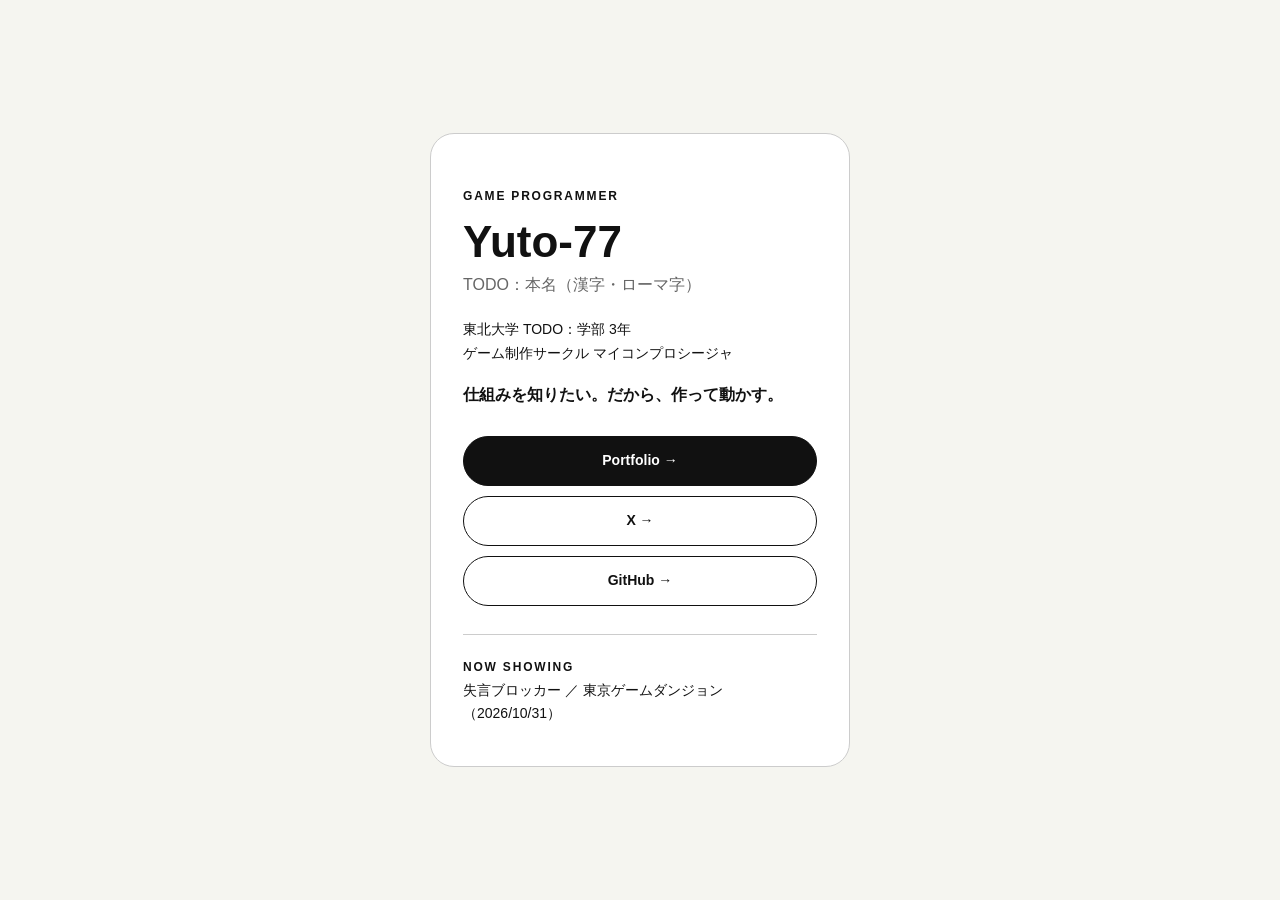
==== card.html @ 06df0bda "作品ごとのページを作成" ====
<!DOCTYPE html>
<html lang="ja">
<head>
    <meta charset="UTF-8">
    <meta name="viewport" content="width=device-width, initial-scale=1.0">

    <!-- デジタル名刺：紙の名刺のQRコードの飛び先 -->
    <title>Yuto-77 | Card</title>

    <link rel="stylesheet" href="css/style.css">
</head>

<body class="card-page">

<main class="card">

    <p class="eyebrow">GAME PROGRAMMER</p>

    <h1>Yuto-77</h1>

    <p class="card-name">TODO：本名（漢字・ローマ字）</p>

    <p class="card-text">
        東北大学 TODO：学部 3年<br>
        ゲーム制作サークル マイコンプロシージャ
    </p>

    <p class="card-copy">仕組みを知りたい。だから、作って動かす。</p>

    <div class="card-links">
        <a class="pill pill-dark" href="index.html">Portfolio →</a>
        <!-- TODO：就活用のメールアドレスを決めたら有効にする -->
        <!-- <a class="pill" href="mailto:xxx@example.com">Mail →</a> -->
        <a class="pill" href="https://x.com/Yuto77game" target="_blank" rel="noopener">X →</a>
        <a class="pill" href="https://github.com/Yuto-77" target="_blank" rel="noopener">GitHub →</a>
    </div>

    <p class="card-now">
        <span class="eyebrow">NOW SHOWING</span><br>
        失言ブロッカー ／ 東京ゲームダンジョン（2026/10/31）
    </p>

</main>

</body>
</html>
---- css/style.css ----
:root {
    --bg: #f5f5f0;
    --text: #111;
    --muted: #666;
    --line: #ccc;
    --accent: #27734a;

    --gutter: 10vw;
}

* {
    box-sizing: border-box;
}

html {
    scroll-behavior: smooth;
    scroll-padding-top: 80px;
}

body {
    margin: 0;

    font-family:
        -apple-system,
        BlinkMacSystemFont,
        "Hiragino Sans",
        "Helvetica Neue",
        Arial,
        sans-serif;

    background: var(--bg);
    color: var(--text);

    line-height: 1.7;
}

img {
    max-width: 100%;
    display: block;
}


/* HEADER */

.header {
    position: fixed;

    top: 0;
    left: 0;

    width: 100%;

    display: flex;
    justify-content: space-between;
    align-items: center;

    padding: 20px 40px;

    background: rgba(245, 245, 240, 0.85);

    backdrop-filter: blur(10px);

    z-index: 100;
}


.logo {
    font-weight: 800;
    text-decoration: none;
    color: var(--text);
}


nav {
    display: flex;
    gap: 24px;
}

nav a {
    color: var(--text);
    text-decoration: none;
    font-size: 13px;
    letter-spacing: 0.05em;
}


/* HERO */

.hero {
    min-height: 100vh;
    min-height: 100svh;

    display: flex;
    flex-direction: column;
    justify-content: center;

    padding: 120px var(--gutter);
}


.eyebrow {
    font-size: 12px;
    letter-spacing: 0.15em;
    font-weight: bold;
}


.hero h1 {
    /* スマホでも「仕組みを知りたい。」「だから、作って動かす。」が1行に収まるサイズ */
    /* 左右の余白（各10vw）を除いた幅に11文字が入るように 7vw にしている */
    font-size: clamp(24px, 7vw, 110px);

    line-height: 1.1;

    margin: 20px 0;

    max-width: 1100px;
}


.hero-text {
    max-width: 600px;
    font-size: 18px;
}


button {
    width: 140px;
    height: 60px;

    margin-top: 40px;

    border: none;
    border-radius: 100px;

    background: var(--text);
    color: white;

    font-size: 16px;

    cursor: pointer;

    transition: transform 0.2s;
}

button:hover {
    transform: scale(1.08);
}


/* SECTION */

.section {
    padding: 140px var(--gutter);
}


.section h2 {
    font-size: clamp(32px, 5vw, 72px);

    line-height: 1.15;

    margin-top: 10px;
}


.link {
    display: inline-block;

    margin-top: 60px;

    color: var(--text);

    font-weight: bold;
}


.pill {
    display: inline-block;

    padding: 12px 24px;

    border: 1px solid var(--text);
    border-radius: 100px;

    color: var(--text);
    text-decoration: none;
    font-weight: bold;
    font-size: 14px;

    transition: background 0.2s, color 0.2s;
}

.pill:hover,
.pill-dark {
    background: var(--text);
    color: white;
}


.tags {
    display: flex;
    flex-wrap: wrap;
    gap: 6px;

    margin: 12px 0 0;
    padding: 0;

    list-style: none;
}

.tag {
    padding: 2px 10px;

    border: 1px solid var(--line);
    border-radius: 100px;

    font-size: 11px;
    letter-spacing: 0.05em;
}


.number {
    font-size: 12px;
    margin: 0;
}


/* 情報の表（作品詳細・About） */

.info {
    display: grid;
    grid-template-columns: max-content 1fr;
    gap: 12px 32px;

    margin: 40px 0 0;
}

.info dt {
    font-weight: bold;
    font-size: 14px;
}

.info dd {
    margin: 0;
}


/* WORKS（一覧） */

.work-list {
    display: grid;

    grid-template-columns: repeat(2, 1fr);

    gap: 30px;

    margin-top: 80px;
}


.work-card {
    display: block;

    border: 1px solid var(--line);
    border-radius: 20px;

    overflow: hidden;

    color: var(--text);
    text-decoration: none;

    transition: transform 0.2s;
}

.work-card:hover {
    transform: translateY(-5px);
}

/* おすすめ作品は横幅いっぱいに大きく表示する */
.work-card.is-recommended:first-child {
    grid-column: 1 / -1;
}


.work-card-body {
    padding: 24px 32px 32px;
}

.work-card-body h3 {
    font-size: 28px;
    margin: 4px 0;
}

.work-catch {
    margin: 0;
    color: var(--muted);
}


.thumb {
    aspect-ratio: 16 / 9;

    background: #ddd;
}

.thumb img {
    width: 100%;
    height: 100%;
    object-fit: cover;
}

.thumb-placeholder {
    display: grid;
    place-items: center;

    background: var(--accent);
    color: rgba(255, 255, 255, 0.85);

    font-size: 64px;
    font-weight: 800;
}


/* WORK DETAIL（詳細） */

.work-detail {
    max-width: 960px;
    margin: 0 auto;
}

.work-head h1 {
    font-size: clamp(36px, 6vw, 72px);
    line-height: 1.15;
    margin: 16px 0 8px;
}

.work-detail > .thumb,
.video {
    width: 100%;
    aspect-ratio: 16 / 9;

    margin-top: 40px;

    border: none;
    border-radius: 20px;
    overflow: hidden;
}

.work-links {
    display: flex;
    flex-wrap: wrap;
    gap: 12px;

    margin-top: 24px;
}

.work-section {
    margin-top: 80px;
}

.work-section h2 {
    font-size: 28px;
}

.challenges dt {
    font-weight: bold;
    margin-top: 20px;
}

.challenges dd {
    margin: 4px 0 0;
}

.screenshots {
    display: grid;
    grid-template-columns: repeat(2, 1fr);
    gap: 16px;
}

.screenshots img {
    border-radius: 12px;
}


/* WHY */

.why {
    background: var(--text);
    color: white;
}


.flow {
    margin-top: 80px;

    display: flex;

    align-items: center;

    justify-content: center;

    gap: 30px;

    flex-wrap: wrap;
}


.flow div {
    padding: 20px 30px;

    border: 1px solid #777;

    border-radius: 100px;
}


.flow span {
    opacity: 0.5;
}


/* ABOUT */

.about {
    max-width: 900px;
}


.about p {
    font-size: 20px;

    max-width: 650px;
}


/* CONTACT */

.contact-links {
    display: flex;
    flex-wrap: wrap;
    gap: 12px;

    margin-top: 40px;
}


/* プライバシーポリシー・サポート */

.doc {
    max-width: 800px;
    margin: 0 auto;
}

.doc h1 {
    font-size: clamp(28px, 4vw, 44px);
}

.doc h2 {
    font-size: 20px;
    margin-top: 48px;
}

.doc h3 {
    font-size: 16px;
    margin-top: 24px;
}

.doc a {
    color: var(--text);
}

.doc-date {
    margin-top: 48px;
    color: var(--muted);
}


/* デジタル名刺 */

.card-page {
    min-height: 100vh;
    min-height: 100svh;

    display: grid;
    place-items: center;

    padding: 24px;
}

.card {
    width: 100%;
    max-width: 420px;

    padding: 40px 32px;

    border: 1px solid var(--line);
    border-radius: 24px;

    background: white;
}

.card h1 {
    font-size: 44px;
    line-height: 1.1;
    margin: 8px 0 4px;
}

.card-name {
    margin: 0;
    color: var(--muted);
}

.card-text {
    margin-top: 20px;
    font-size: 14px;
}

.card-copy {
    font-weight: bold;
}

.card-links {
    display: flex;
    flex-direction: column;
    gap: 10px;

    margin-top: 28px;
}

.card-links .pill {
    text-align: center;
}

.card-now {
    margin: 28px 0 0;
    padding-top: 20px;

    border-top: 1px solid var(--line);

    font-size: 14px;
}


/* FOOTER */

footer {
    padding: 40px var(--gutter);

    display: flex;

    justify-content: space-between;

    border-top: 1px solid var(--line);
}


footer a {
    color: var(--text);

    margin-left: 20px;
}


/* MOBILE */

@media (max-width: 700px) {

    :root {
        --gutter: 20px;
    }

    .header {
        padding: 16px 20px;
    }

    /* スマホでもメニューを残す（TGDの来場者はスマホで見るため） */
    nav {
        gap: 14px;
    }

    nav a {
        font-size: 11px;
    }

    .hero {
        padding-top: 100px;
        padding-bottom: 80px;
    }

    .section {
        padding-top: 100px;
        padding-bottom: 100px;
    }

    .work-list {
        grid-template-columns: 1fr;
        margin-top: 48px;
    }

    .work-card-body {
        padding: 20px 24px 24px;
    }

    .info {
        grid-template-columns: 1fr;
        gap: 4px;
    }

    .info dd {
        margin-bottom: 12px;
    }

    .screenshots {
        grid-template-columns: 1fr;
    }

    .flow {
        flex-direction: column;
        gap: 16px;
    }

    .flow span {
        transform: rotate(0deg);
    }

    footer {
        flex-direction: column;
        gap: 12px;
    }

    footer a {
        margin: 0 20px 0 0;
    }

}
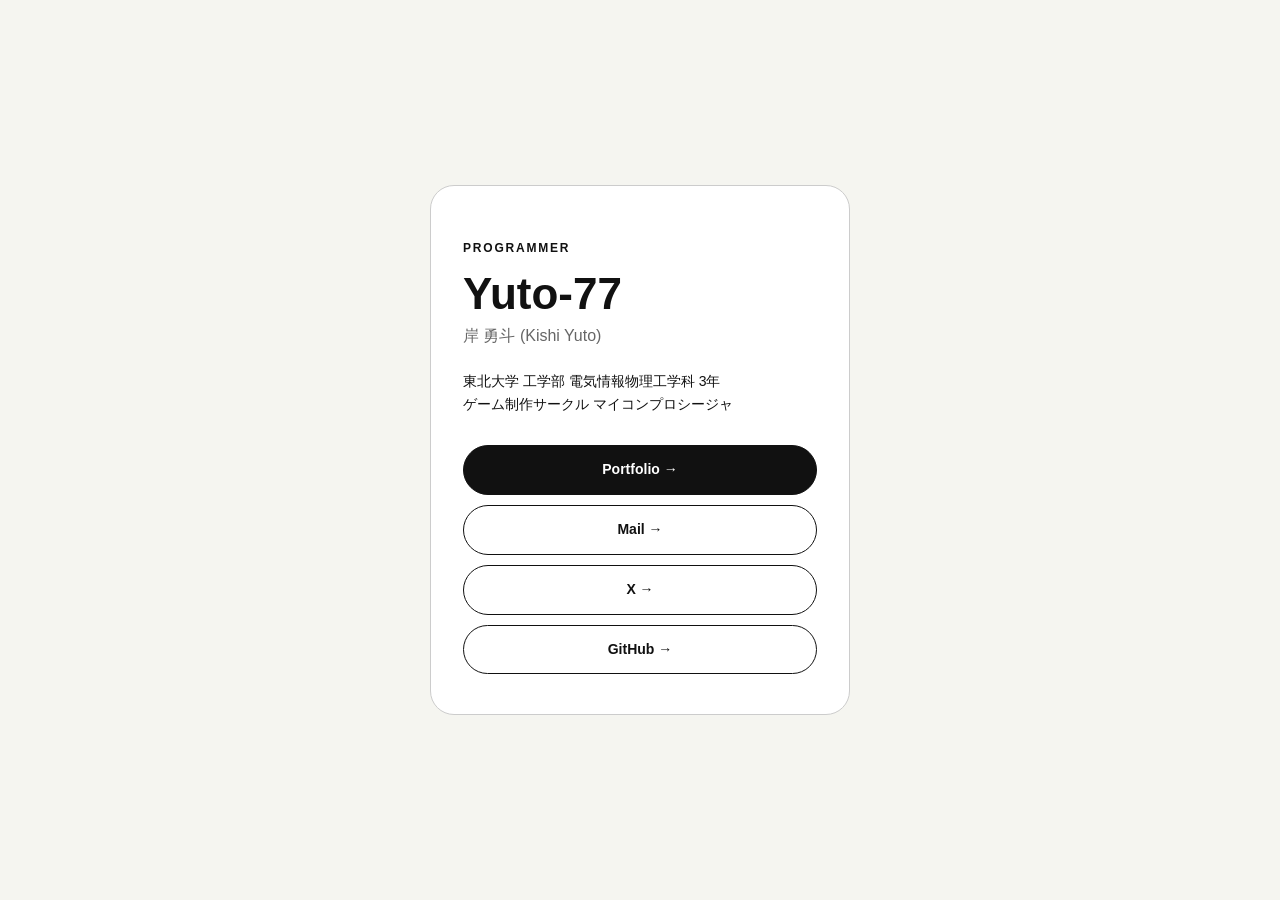
==== commit 2cbe3426: "ogpの設定と個人情報の設定" ====
--- a/card.html
+++ b/card.html
@@ -14,31 +14,25 @@
 
 <main class="card">
 
-    <p class="eyebrow">GAME PROGRAMMER</p>
+    <p class="eyebrow">PROGRAMMER</p>
 
     <h1>Yuto-77</h1>
 
-    <p class="card-name">TODO：本名（漢字・ローマ字）</p>
+    <p class="card-name">岸 勇斗 (Kishi Yuto)</p>
 
     <p class="card-text">
-        東北大学 TODO：学部 3年<br>
+        東北大学 工学部 電気情報物理工学科 3年<br>
         ゲーム制作サークル マイコンプロシージャ
     </p>
 
-    <p class="card-copy">仕組みを知りたい。だから、作って動かす。</p>
+    <!-- <p class="card-copy">仕組みを知りたい。だから、作って動かす。</p> -->
 
     <div class="card-links">
         <a class="pill pill-dark" href="index.html">Portfolio →</a>
-        <!-- TODO：就活用のメールアドレスを決めたら有効にする -->
-        <!-- <a class="pill" href="mailto:xxx@example.com">Mail →</a> -->
+        <a class="pill" href="mailto:yuto.kishi77@gmail.com">Mail →</a>
         <a class="pill" href="https://x.com/Yuto77game" target="_blank" rel="noopener">X →</a>
         <a class="pill" href="https://github.com/Yuto-77" target="_blank" rel="noopener">GitHub →</a>
     </div>
-
-    <p class="card-now">
-        <span class="eyebrow">NOW SHOWING</span><br>
-        失言ブロッカー ／ 東京ゲームダンジョン（2026/10/31）
-    </p>
 
 </main>
 
--- a/css/style.css
+++ b/css/style.css
@@ -71,30 +71,10 @@
 }
 
 
-nav {
-    display: flex;
-    gap: 24px;
-}
-
-nav a {
-    color: var(--text);
-    text-decoration: none;
-    font-size: 13px;
-    letter-spacing: 0.05em;
-}
-
-
-/* HERO */
-
-.hero {
-    min-height: 100vh;
-    min-height: 100svh;
-
-    display: flex;
-    flex-direction: column;
-    justify-content: center;
-
-    padding: 120px var(--gutter);
+/* 共通パーツ */
+
+.section {
+    padding: 140px var(--gutter);
 }
 
 
@@ -105,65 +85,6 @@
 }
 
 
-.hero h1 {
-    /* スマホでも「仕組みを知りたい。」「だから、作って動かす。」が1行に収まるサイズ */
-    /* 左右の余白（各10vw）を除いた幅に11文字が入るように 7vw にしている */
-    font-size: clamp(24px, 7vw, 110px);
-
-    line-height: 1.1;
-
-    margin: 20px 0;
-
-    max-width: 1100px;
-}
-
-
-.hero-text {
-    max-width: 600px;
-    font-size: 18px;
-}
-
-
-button {
-    width: 140px;
-    height: 60px;
-
-    margin-top: 40px;
-
-    border: none;
-    border-radius: 100px;
-
-    background: var(--text);
-    color: white;
-
-    font-size: 16px;
-
-    cursor: pointer;
-
-    transition: transform 0.2s;
-}
-
-button:hover {
-    transform: scale(1.08);
-}
-
-
-/* SECTION */
-
-.section {
-    padding: 140px var(--gutter);
-}
-
-
-.section h2 {
-    font-size: clamp(32px, 5vw, 72px);
-
-    line-height: 1.15;
-
-    margin-top: 10px;
-}
-
-
 .link {
     display: inline-block;
 
@@ -178,7 +99,7 @@
 .pill {
     display: inline-block;
 
-    padding: 12px 24px;
+    padding: 8px 20px;
 
     border: 1px solid var(--text);
     border-radius: 100px;
@@ -220,13 +141,7 @@
 }
 
 
-.number {
-    font-size: 12px;
-    margin: 0;
-}
-
-
-/* 情報の表（作品詳細・About） */
+/* 情報の表（作品詳細） */
 
 .info {
     display: grid;
@@ -246,16 +161,87 @@
 }
 
 
+/* トップページ */
+
+.page {
+    max-width: 1100px;
+    margin: 0 auto;
+
+    padding: 120px var(--gutter) 100px;
+}
+
+
+/* PROFILE */
+
+.profile {
+    display: flex;
+    align-items: center;
+    gap: 40px;
+}
+
+.profile-icon {
+    flex-shrink: 0;
+
+    width: 140px;
+    height: 140px;
+
+    display: grid;
+    place-items: center;
+
+    border-radius: 50%;
+    overflow: hidden;
+
+    background: var(--accent);
+    color: rgba(255, 255, 255, 0.85);
+
+    font-size: 56px;
+    font-weight: 800;
+}
+
+.profile-icon img {
+    width: 100%;
+    height: 100%;
+    object-fit: cover;
+}
+
+.profile h1 {
+    font-size: 40px;
+    line-height: 1.2;
+    margin: 0 0 8px;
+}
+
+.profile p {
+    margin: 0;
+}
+
+.profile-links {
+    display: flex;
+    flex-wrap: wrap;
+    gap: 10px;
+
+    margin-top: 20px;
+}
+
+
 /* WORKS（一覧） */
+
+.works {
+    margin-top: 100px;
+}
+
+.works h2 {
+    font-size: 32px;
+    margin: 0;
+}
 
 .work-list {
     display: grid;
 
-    grid-template-columns: repeat(2, 1fr);
-
-    gap: 30px;
-
-    margin-top: 80px;
+    grid-template-columns: repeat(auto-fill, minmax(280px, 1fr));
+
+    gap: 24px;
+
+    margin-top: 32px;
 }
 
 
@@ -263,10 +249,11 @@
     display: block;
 
     border: 1px solid var(--line);
-    border-radius: 20px;
+    border-radius: 16px;
 
     overflow: hidden;
 
+    background: white;
     color: var(--text);
     text-decoration: none;
 
@@ -277,24 +264,23 @@
     transform: translateY(-5px);
 }
 
-/* おすすめ作品は横幅いっぱいに大きく表示する */
-.work-card.is-recommended:first-child {
-    grid-column: 1 / -1;
-}
-
 
 .work-card-body {
-    padding: 24px 32px 32px;
+    padding: 16px 20px 20px;
 }
 
 .work-card-body h3 {
-    font-size: 28px;
-    margin: 4px 0;
+    font-size: 20px;
+    margin: 0 0 4px;
 }
 
 .work-catch {
     margin: 0;
     color: var(--muted);
+}
+
+.work-card .work-catch {
+    font-size: 14px;
 }
 
 
@@ -317,7 +303,7 @@
     background: var(--accent);
     color: rgba(255, 255, 255, 0.85);
 
-    font-size: 64px;
+    font-size: 48px;
     font-weight: 800;
 }
 
@@ -347,6 +333,10 @@
     overflow: hidden;
 }
 
+.work-detail > .thumb {
+    font-size: 64px;
+}
+
 .work-links {
     display: flex;
     flex-wrap: wrap;
@@ -383,99 +373,6 @@
 }
 
 
-/* WHY */
-
-.why {
-    background: var(--text);
-    color: white;
-}
-
-
-.flow {
-    margin-top: 80px;
-
-    display: flex;
-
-    align-items: center;
-
-    justify-content: center;
-
-    gap: 30px;
-
-    flex-wrap: wrap;
-}
-
-
-.flow div {
-    padding: 20px 30px;
-
-    border: 1px solid #777;
-
-    border-radius: 100px;
-}
-
-
-.flow span {
-    opacity: 0.5;
-}
-
-
-/* ABOUT */
-
-.about {
-    max-width: 900px;
-}
-
-
-.about p {
-    font-size: 20px;
-
-    max-width: 650px;
-}
-
-
-/* CONTACT */
-
-.contact-links {
-    display: flex;
-    flex-wrap: wrap;
-    gap: 12px;
-
-    margin-top: 40px;
-}
-
-
-/* プライバシーポリシー・サポート */
-
-.doc {
-    max-width: 800px;
-    margin: 0 auto;
-}
-
-.doc h1 {
-    font-size: clamp(28px, 4vw, 44px);
-}
-
-.doc h2 {
-    font-size: 20px;
-    margin-top: 48px;
-}
-
-.doc h3 {
-    font-size: 16px;
-    margin-top: 24px;
-}
-
-.doc a {
-    color: var(--text);
-}
-
-.doc-date {
-    margin-top: 48px;
-    color: var(--muted);
-}
-
-
 /* デジタル名刺 */
 
 .card-page {
@@ -529,6 +426,7 @@
 }
 
 .card-links .pill {
+    padding: 12px 24px;
     text-align: center;
 }
 
@@ -547,18 +445,11 @@
 footer {
     padding: 40px var(--gutter);
 
-    display: flex;
-
-    justify-content: space-between;
-
     border-top: 1px solid var(--line);
 }
 
-
-footer a {
-    color: var(--text);
-
-    margin-left: 20px;
+footer p {
+    margin: 0;
 }
 
 
@@ -574,18 +465,8 @@
         padding: 16px 20px;
     }
 
-    /* スマホでもメニューを残す（TGDの来場者はスマホで見るため） */
-    nav {
-        gap: 14px;
-    }
-
-    nav a {
-        font-size: 11px;
-    }
-
-    .hero {
-        padding-top: 100px;
-        padding-bottom: 80px;
+    .page {
+        padding-top: 96px;
     }
 
     .section {
@@ -593,13 +474,24 @@
         padding-bottom: 100px;
     }
 
-    .work-list {
-        grid-template-columns: 1fr;
-        margin-top: 48px;
-    }
-
-    .work-card-body {
-        padding: 20px 24px 24px;
+    .profile {
+        flex-direction: column;
+        align-items: flex-start;
+        gap: 20px;
+    }
+
+    .profile-icon {
+        width: 96px;
+        height: 96px;
+        font-size: 40px;
+    }
+
+    .profile h1 {
+        font-size: 32px;
+    }
+
+    .works {
+        margin-top: 64px;
     }
 
     .info {
@@ -615,22 +507,4 @@
         grid-template-columns: 1fr;
     }
 
-    .flow {
-        flex-direction: column;
-        gap: 16px;
-    }
-
-    .flow span {
-        transform: rotate(0deg);
-    }
-
-    footer {
-        flex-direction: column;
-        gap: 12px;
-    }
-
-    footer a {
-        margin: 0 20px 0 0;
-    }
-
-}
+}
